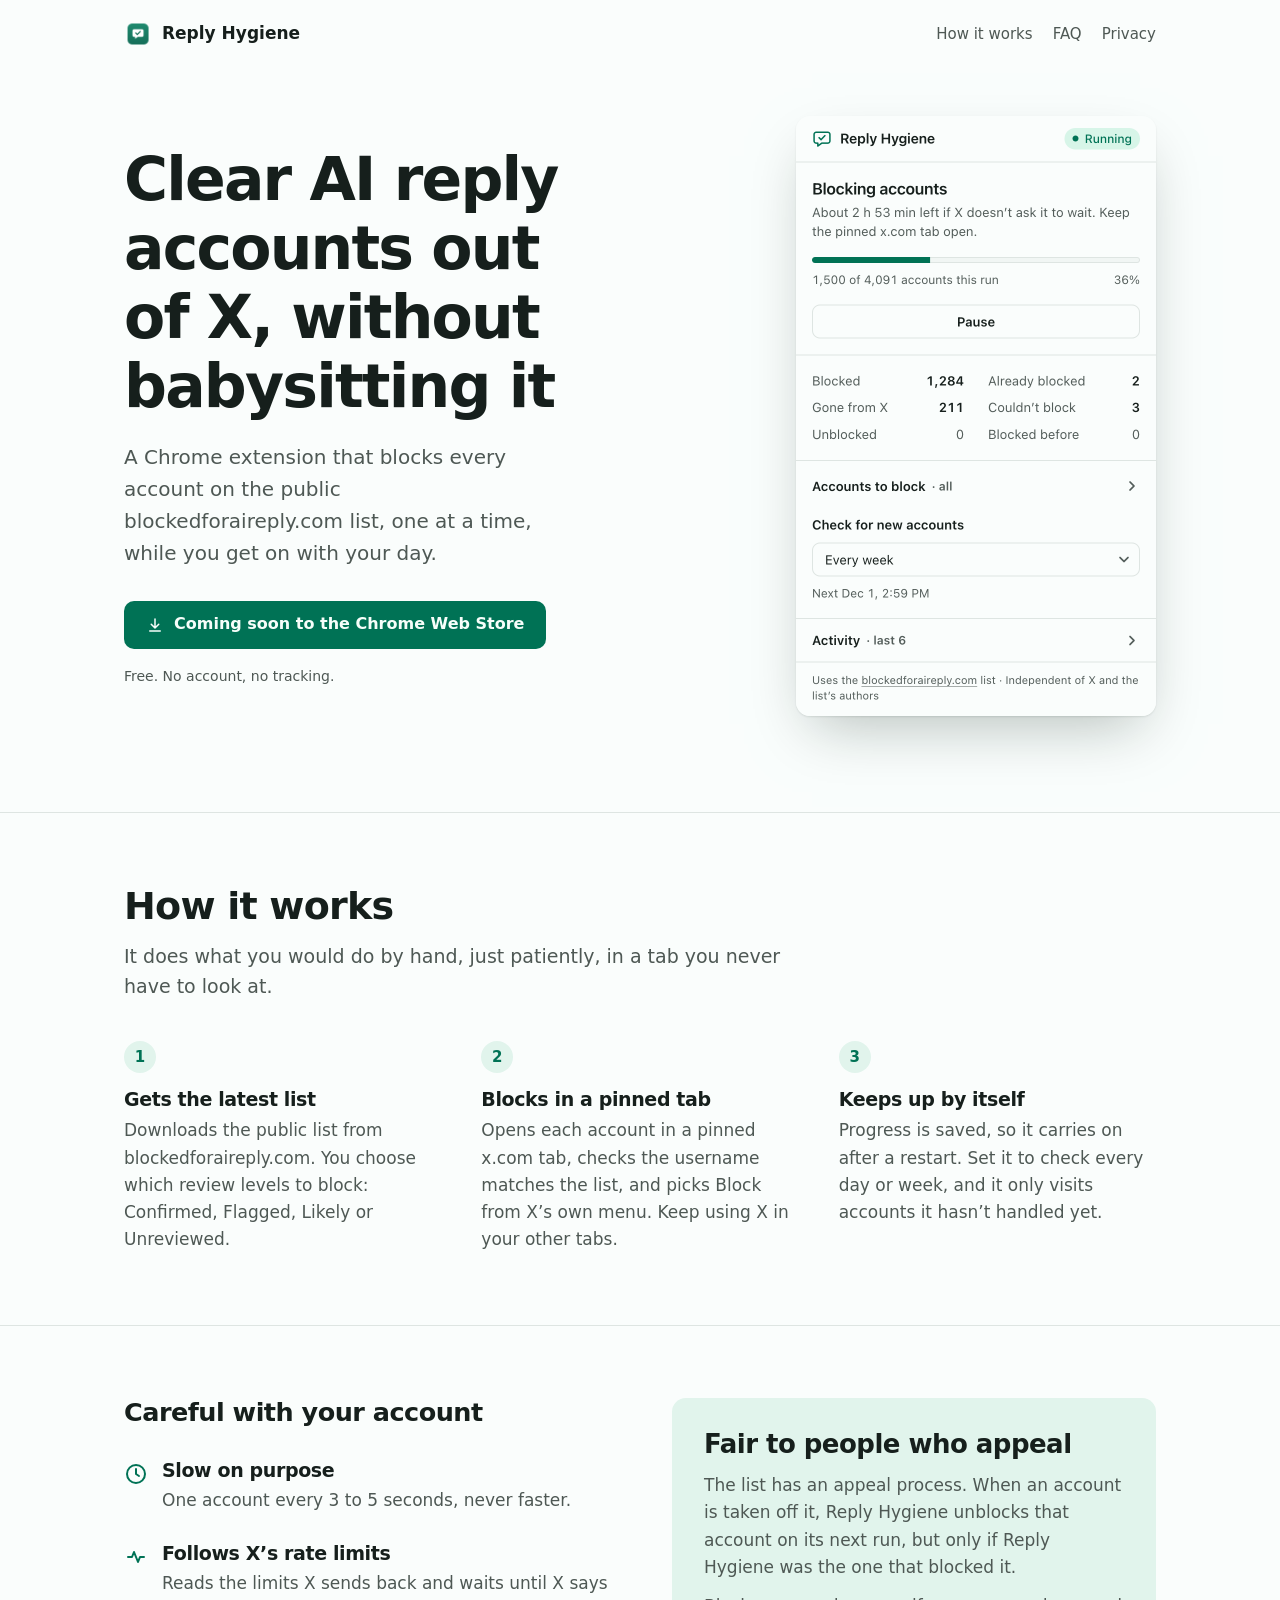
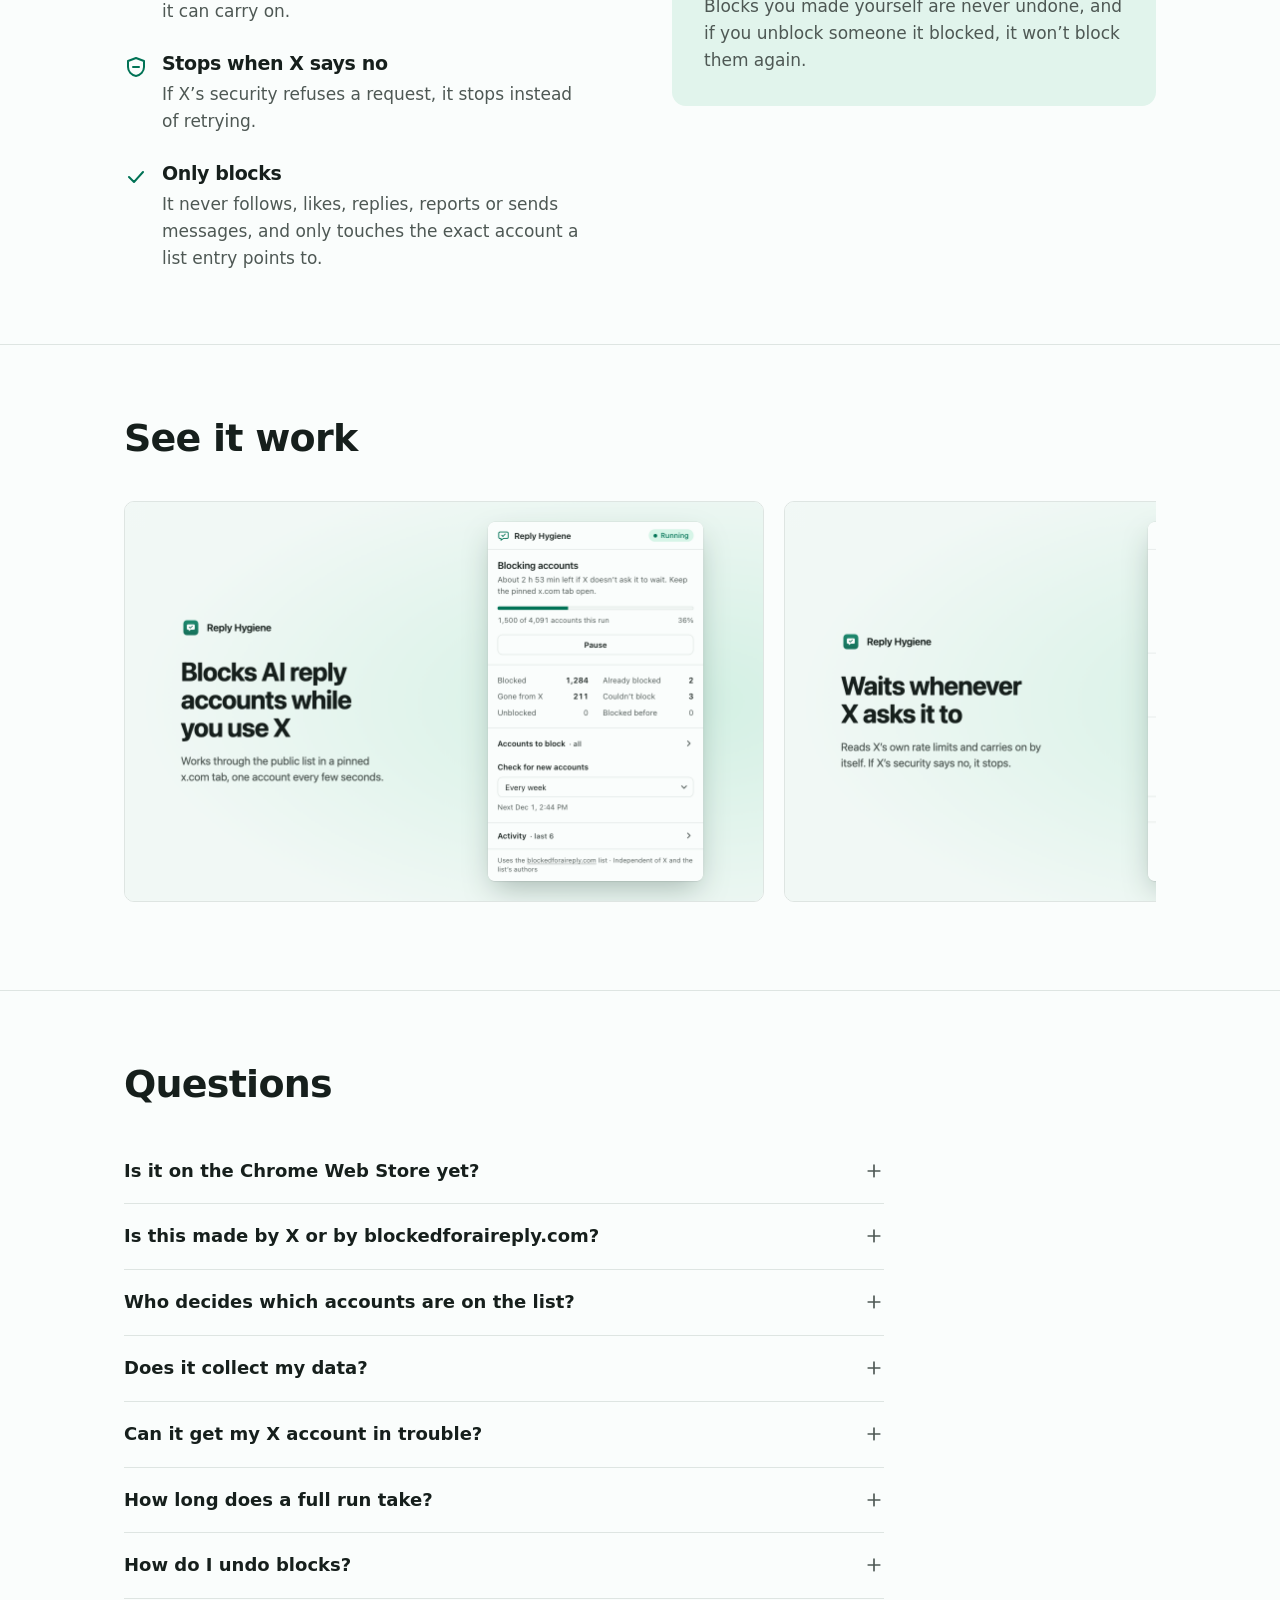
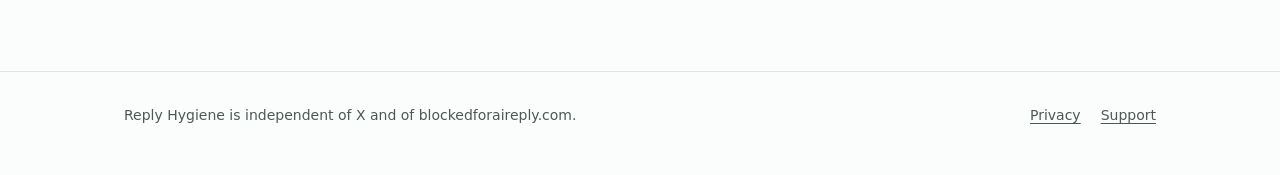
==== index.html @ ea9dd210 "Reply Hygiene site and privacy policy" ====
<!doctype html>
<html lang="en">
<head>
<meta charset="utf-8">
<meta name="viewport" content="width=device-width, initial-scale=1">
<title>Reply Hygiene: block AI reply accounts on X</title>
<meta name="description" content="A Chrome extension that blocks the AI and spam reply accounts on the public blockedforaireply.com list, slowly and within X's rate limits.">
<meta property="og:title" content="Reply Hygiene">
<meta property="og:description" content="Blocks the AI and spam reply accounts on the public blockedforaireply.com list, slowly and within X's rate limits.">
<meta property="og:image" content="https://cyrisxd.github.io/reply-hygiene/assets/promo-marquee-1400x560.png">
<meta name="twitter:card" content="summary_large_image">
<link rel="icon" href="assets/icon32.png">
<link rel="stylesheet" href="style.css">
</head>
<body>
<header class="wrap top">
  <a class="brand" href="./"><img src="assets/icon128.png" alt="">Reply Hygiene</a>
  <nav>
    <a class="hide-sm" href="#how">How it works</a>
    <a class="hide-sm" href="#faq">FAQ</a>
    <a href="privacy.html">Privacy</a>
  </nav>
</header>

<main>
  <div class="wrap hero">
    <div>
      <h1>Clear AI reply accounts out of X, without babysitting it</h1>
      <p class="lede">A Chrome extension that blocks every account on the public blockedforaireply.com list, one at a time, while you get on with your day.</p>
      <div class="cta">
        <!-- Swap href for the Chrome Web Store listing URL once it's published. -->
        <a class="button" id="store" href="#faq">
          <svg viewBox="0 0 24 24" fill="none" stroke="currentColor" stroke-width="2" stroke-linecap="round" stroke-linejoin="round" aria-hidden="true"><path d="M12 4v12m0 0-5-5m5 5 5-5M5 20h14"/></svg>
          Coming soon to the Chrome Web Store
        </a>
        <small>Free. No account, no tracking.</small>
      </div>
    </div>
    <picture class="shot">
      <source srcset="assets/popup-running-dark.png" media="(prefers-color-scheme: dark)">
      <img src="assets/popup-running.png" width="360" height="600" alt="The Reply Hygiene popup during a run: 1,500 of 4,091 accounts done, 1,284 blocked, 211 gone from X.">
    </picture>
  </div>

  <section id="how">
    <div class="wrap">
      <h2>How it works</h2>
      <p class="intro">It does what you would do by hand, just patiently, in a tab you never have to look at.</p>
      <ol class="steps">
        <li><h3>Gets the latest list</h3><p>Downloads the public list from blockedforaireply.com. You choose which review levels to block: Confirmed, Flagged, Likely or Unreviewed.</p></li>
        <li><h3>Blocks in a pinned tab</h3><p>Opens each account in a pinned x.com tab, checks the username matches the list, and picks Block from X’s own menu. Keep using X in your other tabs.</p></li>
        <li><h3>Keeps up by itself</h3><p>Progress is saved, so it carries on after a restart. Set it to check every day or week, and it only visits accounts it hasn’t handled yet.</p></li>
      </ol>
    </div>
  </section>

  <section>
    <div class="wrap split">
      <div>
        <h2>Careful with your account</h2>
        <div class="points">
          <div>
            <svg viewBox="0 0 24 24" aria-hidden="true"><circle cx="12" cy="12" r="9"/><path d="M12 7v5l3 2"/></svg>
            <div><h3>Slow on purpose</h3><p>One account every 3 to 5 seconds, never faster.</p></div>
          </div>
          <div>
            <svg viewBox="0 0 24 24" aria-hidden="true"><path d="M4 12h4l2-5 4 10 2-5h4"/></svg>
            <div><h3>Follows X’s rate limits</h3><p>Reads the limits X sends back and waits until X says it can carry on.</p></div>
          </div>
          <div>
            <svg viewBox="0 0 24 24" aria-hidden="true"><path d="M12 3 4 6v6c0 4.4 3.4 8.3 8 9 4.6-.7 8-4.6 8-9V6l-8-3Z"/><path d="M9 12h6"/></svg>
            <div><h3>Stops when X says no</h3><p>If X’s security refuses a request, it stops instead of retrying.</p></div>
          </div>
          <div>
            <svg viewBox="0 0 24 24" aria-hidden="true"><path d="m5 12 5 5 9-10"/></svg>
            <div><h3>Only blocks</h3><p>It never follows, likes, replies, reports or sends messages, and only touches the exact account a list entry points to.</p></div>
          </div>
        </div>
      </div>
      <div class="note">
        <h2>Fair to people who appeal</h2>
        <p>The list has an appeal process. When an account is taken off it, Reply Hygiene unblocks that account on its next run, but only if Reply Hygiene was the one that blocked it.</p>
        <p>Blocks you made yourself are never undone, and if you unblock someone it blocked, it won’t block them again.</p>
      </div>
    </div>
  </section>

  <section>
    <div class="wrap">
      <h2>See it work</h2>
      <div class="gallery" tabindex="0" aria-label="Screenshots">
        <img src="assets/screenshot-1.png" width="1280" height="800" loading="lazy" alt="Blocking accounts while you use X">
        <img src="assets/screenshot-2.png" width="1280" height="800" loading="lazy" alt="Waiting for X's rate limit to reset">
        <img src="assets/screenshot-3.png" width="1280" height="800" loading="lazy" alt="A finished run with a daily schedule">
        <img src="assets/screenshot-4.png" width="1280" height="800" loading="lazy" alt="Choosing which review levels to block">
        <img src="assets/screenshot-5.png" width="1280" height="800" loading="lazy" alt="Unblocking accounts removed from the list after an appeal">
      </div>
    </div>
  </section>

  <section id="faq">
    <div class="wrap">
      <h2>Questions</h2>
      <div class="faq">
        <details><summary>Is it on the Chrome Web Store yet?<svg viewBox="0 0 24 24" aria-hidden="true"><path d="M12 5v14M5 12h14"/></svg></summary>
          <p>It’s in review. This page will link to the listing as soon as it’s live.</p></details>
        <details><summary>Is this made by X or by blockedforaireply.com?<svg viewBox="0 0 24 24" aria-hidden="true"><path d="M12 5v14M5 12h14"/></svg></summary>
          <p>No. Reply Hygiene is independent. It uses the public list from blockedforaireply.com and credits it, but isn’t affiliated with X Corp. or the list’s authors.</p></details>
        <details><summary>Who decides which accounts are on the list?<svg viewBox="0 0 24 24" aria-hidden="true"><path d="M12 5v14M5 12h14"/></svg></summary>
          <p>The people behind <a href="https://blockedforaireply.com">blockedforaireply.com</a>. They review accounts, publish the evidence and handle appeals. Reply Hygiene follows their list and their removals.</p></details>
        <details><summary>Does it collect my data?<svg viewBox="0 0 24 24" aria-hidden="true"><path d="M12 5v14M5 12h14"/></svg></summary>
          <p>No. Settings and progress stay in your browser. There’s no server, no account and no analytics. It only talks to x.com and to blockedforaireply.com to download the list. Read the <a href="privacy.html">privacy policy</a>.</p></details>
        <details><summary>Can it get my X account in trouble?<svg viewBox="0 0 24 24" aria-hidden="true"><path d="M12 5v14M5 12h14"/></svg></summary>
          <p>X can treat fast automated browsing as unusual activity and may temporarily refuse requests. Reply Hygiene goes slowly, follows X’s rate limits and stops if X refuses a request. If it stops, use X normally for an hour before trying again. You use it at your own risk.</p></details>
        <details><summary>How long does a full run take?<svg viewBox="0 0 24 24" aria-hidden="true"><path d="M12 5v14M5 12h14"/></svg></summary>
          <p>A few hours for the full list, plus any time spent waiting for X’s rate limits. After that, scheduled runs only visit new accounts, so they’re much quicker.</p></details>
        <details><summary>How do I undo blocks?<svg viewBox="0 0 24 24" aria-hidden="true"><path d="M12 5v14M5 12h14"/></svg></summary>
          <p>Unblock anyone from X’s settings under Privacy and safety, then Mute and block, then Blocked accounts. Reply Hygiene won’t block them again. Removing the extension doesn’t undo existing blocks.</p></details>
      </div>
    </div>
  </section>
</main>

<footer>
  <div class="wrap">
    <span>Reply Hygiene is independent of X and of blockedforaireply.com.</span>
    <nav><a href="privacy.html">Privacy</a><a href="https://github.com/CyrisXD/reply-hygiene/issues">Support</a></nav>
  </div>
</footer>
</body>
</html>
---- style.css ----
/* Same tokens as the extension popup (see DESIGN.md in the extension project). */
:root {
  color-scheme: light;
  --bg: oklch(99.2% 0.003 170);
  --surface: oklch(96.8% 0.006 170);
  --tint: oklch(95% 0.022 168);
  --line: oklch(91.5% 0.008 170);
  --text: oklch(23% 0.014 170);
  --muted: oklch(45% 0.014 170);
  --accent: oklch(49% 0.1 168);
  --accent-hover: oklch(44% 0.1 168);
  --accent-ink: oklch(99% 0.01 168);
  --shadow: 0 1px 2px oklch(20% 0.02 170 / 0.1), 0 24px 56px -16px oklch(20% 0.04 170 / 0.28);
  --font: -apple-system, BlinkMacSystemFont, "Segoe UI", system-ui, Roboto, sans-serif;
  --wrap: 1080px;
}
@media (prefers-color-scheme: dark) {
  :root {
    color-scheme: dark;
    --bg: oklch(17% 0.008 170);
    --surface: oklch(21% 0.009 170);
    --tint: oklch(23% 0.03 168);
    --line: oklch(29% 0.01 170);
    --text: oklch(95% 0.006 170);
    --muted: oklch(73% 0.012 170);
    --accent: oklch(74% 0.11 168);
    --accent-hover: oklch(79% 0.11 168);
    --accent-ink: oklch(20% 0.03 168);
    --shadow: 0 0 0 1px oklch(100% 0 0 / 0.08), 0 24px 56px -16px oklch(0% 0 0 / 0.6);
  }
}

* { box-sizing: border-box; }
html { scroll-behavior: smooth; scroll-padding-top: 24px; }
body { margin: 0; background: var(--bg); color: var(--text); font: 17px/1.6 var(--font); -webkit-font-smoothing: antialiased; }
::selection { background: color-mix(in oklch, var(--accent), transparent 75%); }
:focus-visible { outline: 2px solid var(--accent); outline-offset: 3px; border-radius: 6px; }
a { color: var(--accent); text-underline-offset: 3px; text-decoration-thickness: 1px; }
a:hover { color: var(--accent-hover); }
img { max-width: 100%; height: auto; display: block; }
h1, h2, h3 { line-height: 1.15; letter-spacing: -0.02em; text-wrap: balance; margin: 0; }
p { margin: 0; text-wrap: pretty; }
.wrap { max-width: var(--wrap); margin: 0 auto; padding-inline: 24px; }

/* Header */
.top { display: flex; align-items: center; gap: 24px; padding-block: 20px; }
.brand { display: flex; align-items: center; gap: 10px; font-weight: 650; font-size: 17px; color: var(--text); text-decoration: none; margin-right: auto; }
.brand img { width: 28px; height: 28px; }
.top nav { display: flex; gap: 20px; font-size: 15px; }
.top nav a { color: var(--muted); text-decoration: none; }
.top nav a:hover { color: var(--text); }

/* Hero */
.hero { display: grid; grid-template-columns: 1fr 360px; gap: 64px; align-items: center; padding-block: 48px 96px; }
.hero h1 { font-size: clamp(40px, 6vw, 60px); letter-spacing: -0.03em; font-weight: 750; }
.hero .lede { margin-top: 20px; font-size: 20px; color: var(--muted); max-width: 34ch; }
.cta { display: flex; flex-wrap: wrap; align-items: center; gap: 16px; margin-top: 32px; }
.button {
  display: inline-flex; align-items: center; gap: 10px; min-height: 48px; padding: 12px 22px; line-height: 1.3;
  border-radius: 10px; background: var(--accent); color: var(--accent-ink);
  font-weight: 600; font-size: 16px; text-decoration: none; transition: background-color 120ms ease-out;
}
.button:hover { background: var(--accent-hover); color: var(--accent-ink); }
.button svg { width: 18px; height: 18px; }
.cta small { color: var(--muted); font-size: 14px; }
.shot { border-radius: 14px; overflow: hidden; box-shadow: var(--shadow); width: 360px; }

/* Sections */
section { padding-block: 72px; border-top: 1px solid var(--line); }
section > .wrap > h2 { font-size: clamp(28px, 4vw, 38px); }
.intro { margin-top: 12px; color: var(--muted); font-size: 19px; max-width: 56ch; }

.steps { list-style: none; padding: 0; margin: 40px 0 0; display: grid; grid-template-columns: repeat(3, 1fr); gap: 40px; counter-reset: s; }
.steps li { counter-increment: s; }
.steps li::before {
  content: counter(s); display: grid; place-items: center; width: 32px; height: 32px; margin-bottom: 16px;
  border-radius: 50%; background: var(--tint); color: var(--accent); font-weight: 700; font-size: 15px;
}
.steps h3, .points h3 { font-size: 19px; margin-bottom: 6px; }
.steps p, .points p { color: var(--muted); }

.split { display: grid; grid-template-columns: 1fr 1fr; gap: 64px; align-items: start; }
.points { display: grid; gap: 28px; margin-top: 32px; }
.points > div { display: grid; grid-template-columns: 24px 1fr; gap: 14px; }
.points svg { width: 24px; height: 24px; margin-top: 2px; fill: none; stroke: var(--accent); stroke-width: 2; stroke-linecap: round; stroke-linejoin: round; }

.note { background: var(--tint); border-radius: 14px; padding: 32px; }
.note h2 { font-size: 26px; }
.note p { margin-top: 12px; color: var(--muted); }
.note p + p { margin-top: 12px; }

.gallery { display: grid; grid-auto-flow: column; grid-auto-columns: min(640px, 86%); gap: 20px; overflow-x: auto; margin-top: 40px; padding-bottom: 16px; scroll-snap-type: x mandatory; scrollbar-width: thin; scrollbar-color: var(--line) transparent; }
.gallery img { border-radius: 10px; scroll-snap-align: start; border: 1px solid var(--line); }

.faq { margin-top: 32px; max-width: 760px; }
.faq details { border-bottom: 1px solid var(--line); }
.faq summary { cursor: pointer; list-style: none; display: flex; justify-content: space-between; gap: 16px; padding-block: 18px; font-weight: 600; font-size: 18px; }
.faq summary::-webkit-details-marker { display: none; }
.faq summary svg { flex: none; width: 20px; height: 20px; margin-top: 4px; fill: none; stroke: var(--muted); stroke-width: 2; stroke-linecap: round; transition: transform 160ms ease-out; }
.faq details[open] summary svg { transform: rotate(45deg); }
.faq details p { padding-bottom: 20px; color: var(--muted); max-width: 65ch; }

footer { border-top: 1px solid var(--line); padding-block: 32px 48px; font-size: 14px; color: var(--muted); }
footer .wrap { display: flex; flex-wrap: wrap; gap: 12px 24px; justify-content: space-between; }
footer nav { display: flex; gap: 20px; }
footer a { color: var(--muted); }
footer a:hover { color: var(--text); }

/* Privacy page */
.doc { max-width: 720px; padding-block: 40px 96px; }
.doc h1 { font-size: clamp(34px, 5vw, 46px); letter-spacing: -0.03em; }
.doc .updated { margin-top: 8px; color: var(--muted); font-size: 15px; }
.doc h2 { font-size: 22px; margin: 40px 0 12px; }
.doc p, .doc li { color: var(--muted); }
.doc p + p { margin-top: 12px; }
.doc ul { padding-left: 22px; margin: 12px 0 0; }
.doc li + li { margin-top: 6px; }
.doc ul + p { margin-top: 12px; }
.doc strong { color: var(--text); font-weight: 600; }

@media (max-width: 860px) {
  .hero { grid-template-columns: 1fr; gap: 48px; padding-block: 24px 64px; }
  .shot { justify-self: center; max-width: 100%; }
  .steps, .split { grid-template-columns: 1fr; gap: 32px; }
  section { padding-block: 56px; }
}
@media (max-width: 520px) {
  .top nav a.hide-sm { display: none; }
  .note { padding: 24px; }
}
@media (prefers-reduced-motion: reduce) { * { transition: none !important; scroll-behavior: auto !important; } }
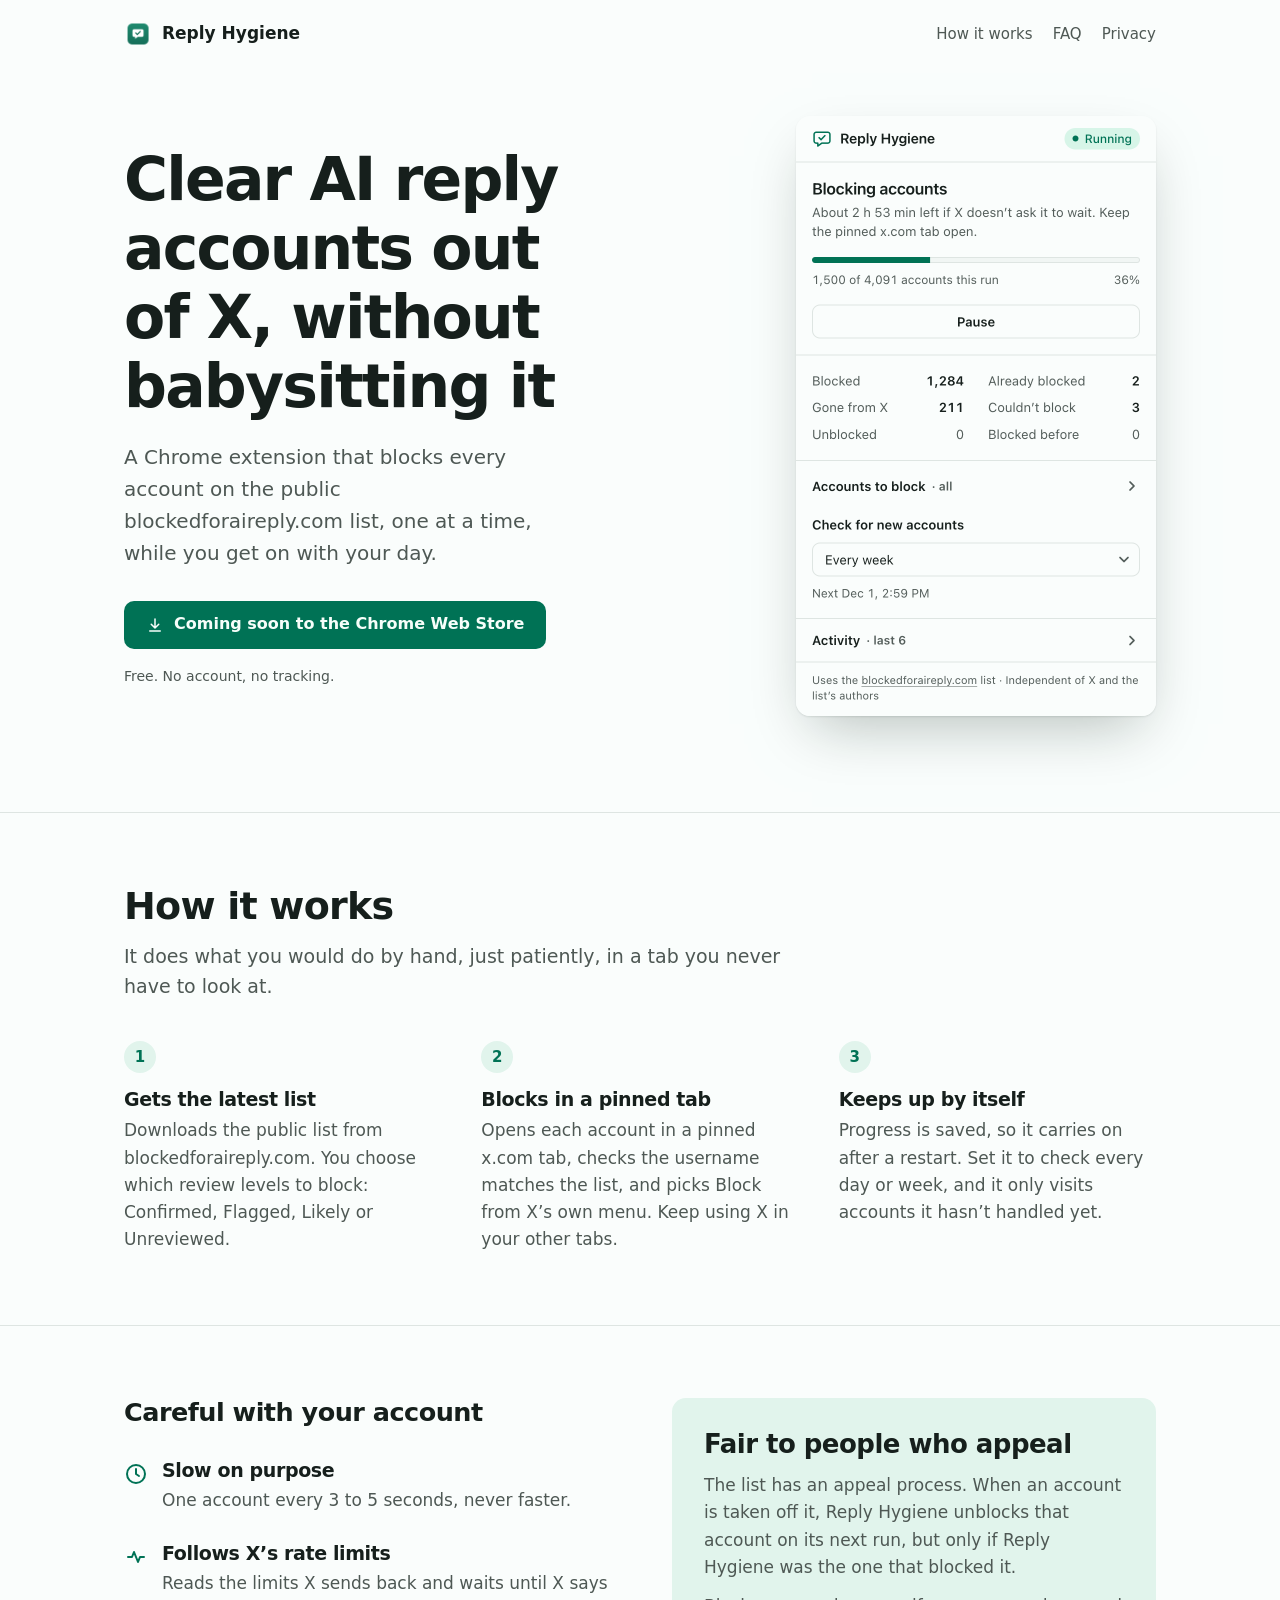
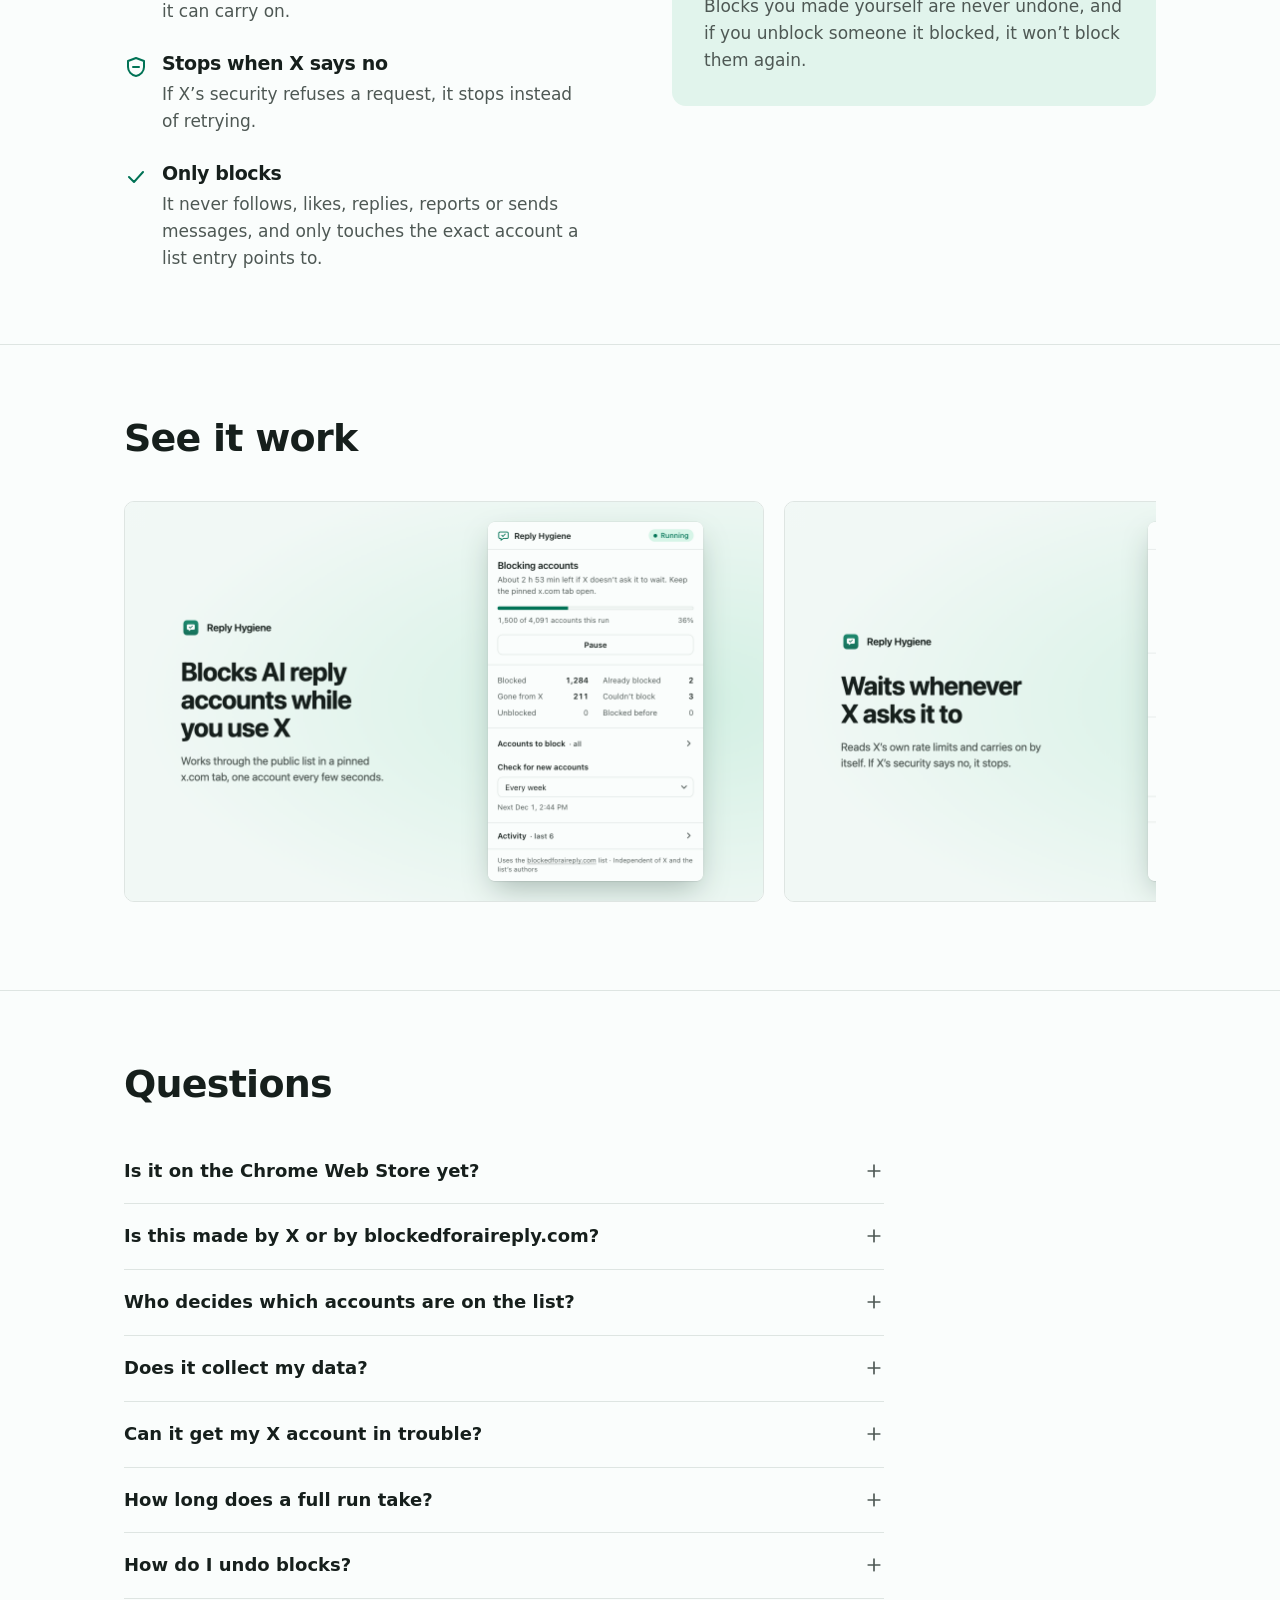
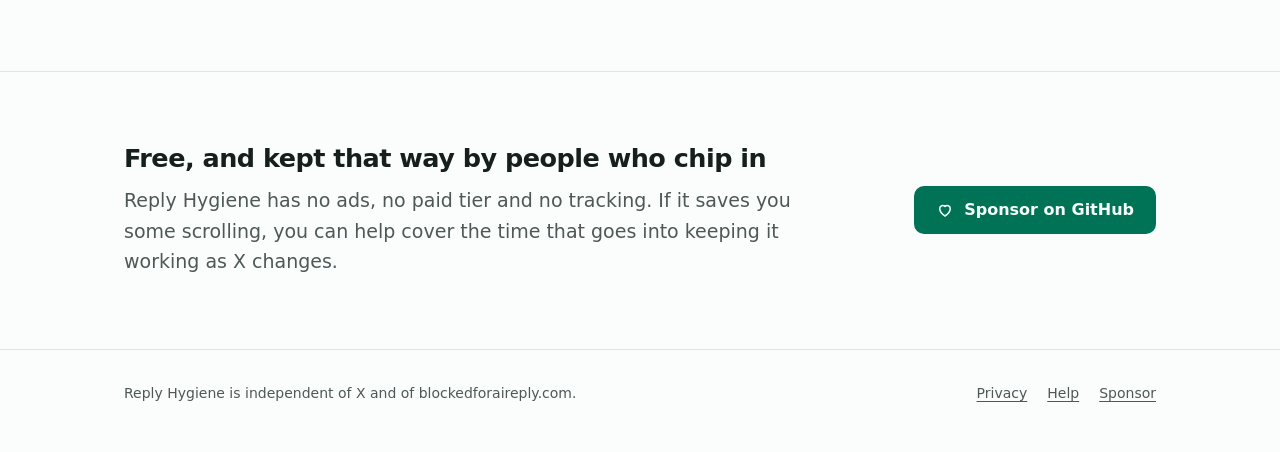
==== commit f9536769: "Add GitHub Sponsors link" ====
--- a/index.html
+++ b/index.html
@@ -119,12 +119,25 @@
       </div>
     </div>
   </section>
+
+  <section id="support">
+    <div class="wrap support">
+      <div>
+        <h2>Free, and kept that way by people who chip in</h2>
+        <p class="intro">Reply Hygiene has no ads, no paid tier and no tracking. If it saves you some scrolling, you can help cover the time that goes into keeping it working as X changes.</p>
+      </div>
+      <a class="button" href="https://github.com/sponsors/CyrisXD">
+        <svg viewBox="0 0 24 24" fill="none" stroke="currentColor" stroke-width="2" stroke-linecap="round" stroke-linejoin="round" aria-hidden="true"><path d="M12 20s-7-4.4-7-10a4 4 0 0 1 7-2.6A4 4 0 0 1 19 10c0 5.6-7 10-7 10Z"/></svg>
+        Sponsor on GitHub
+      </a>
+    </div>
+  </section>
 </main>
 
 <footer>
   <div class="wrap">
     <span>Reply Hygiene is independent of X and of blockedforaireply.com.</span>
-    <nav><a href="privacy.html">Privacy</a><a href="https://github.com/CyrisXD/reply-hygiene/issues">Support</a></nav>
+    <nav><a href="privacy.html">Privacy</a><a href="https://github.com/CyrisXD/reply-hygiene/issues">Help</a><a href="https://github.com/sponsors/CyrisXD">Sponsor</a></nav>
   </div>
 </footer>
 </body>
--- a/style.css
+++ b/style.css
@@ -100,6 +100,9 @@
 .faq details[open] summary svg { transform: rotate(45deg); }
 .faq details p { padding-bottom: 20px; color: var(--muted); max-width: 65ch; }
 
+.support { display: flex; flex-wrap: wrap; align-items: center; justify-content: space-between; gap: 24px 48px; }
+.support > div { flex: 1 1 480px; }
+
 footer { border-top: 1px solid var(--line); padding-block: 32px 48px; font-size: 14px; color: var(--muted); }
 footer .wrap { display: flex; flex-wrap: wrap; gap: 12px 24px; justify-content: space-between; }
 footer nav { display: flex; gap: 20px; }
